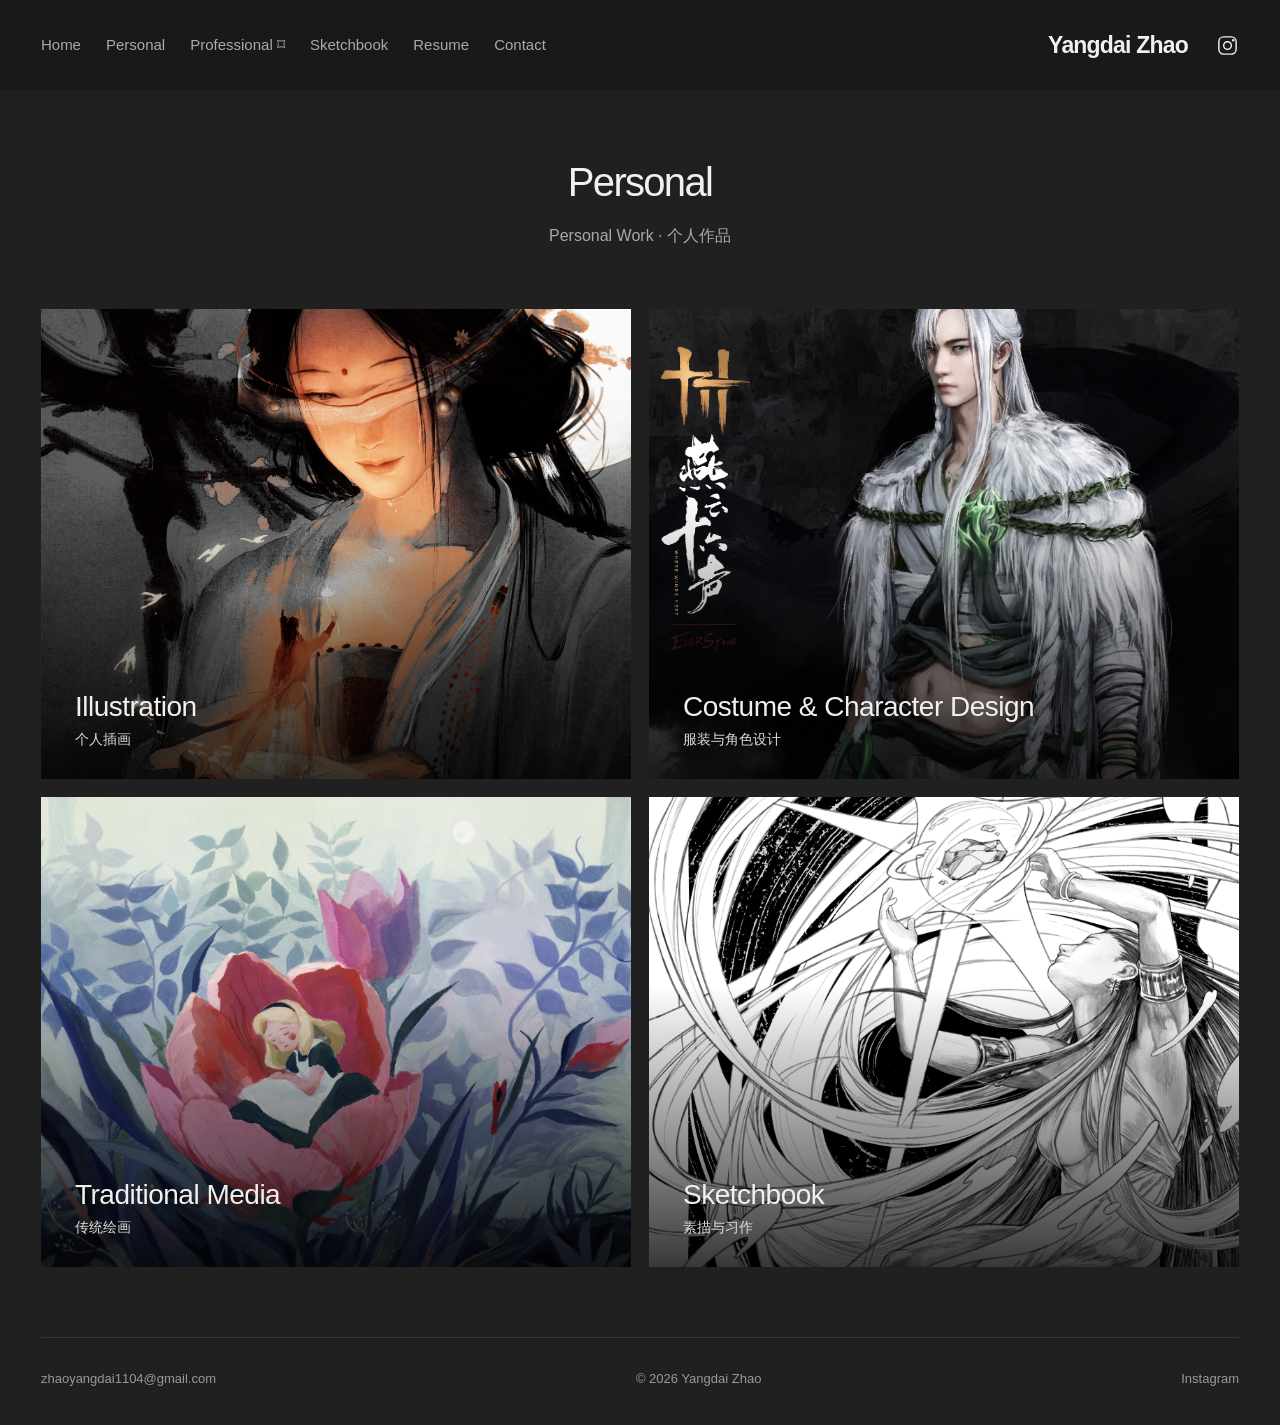
==== site/index.html @ 237f92ec "Connect contact form to Formspree with submission feedback" ====
<!doctype html><html lang="en"><head><base href="./"><meta charset="UTF-8"><meta name="viewport" content="width=device-width,initial-scale=1"><meta name="description" content="Yangdai Zhao — concept design, illustration and visual storytelling. Explore personal work, sketchbook and selected professional projects."><meta name="theme-color" content="#191919"><title>Yangdai Zhao — Portfolio</title><link rel="stylesheet" href="style.css?v=0145"></head><body><header><nav aria-label="Main navigation"><a href="./">Home</a><a href="personal/">Personal</a><a href="professional/">Professional <span aria-hidden="true">⌑</span></a><a href="sketchbook/">Sketchbook</a><a href="resume/">Resume</a><a href="contact/">Contact</a></nav><a class="brand" href="./">Yangdai Zhao</a><a class="social" href="https://www.instagram.com/daiyiz1104/" target="_blank" rel="noopener noreferrer" aria-label="Instagram"><svg viewBox="0 0 24 24" width="23" height="23" fill="none" stroke="currentColor" stroke-width="1.5"><rect x="3" y="3" width="18" height="18" rx="5"/><circle cx="12" cy="12" r="4"/><circle cx="18" cy="6.5" r=".6" fill="currentColor"/></svg></a></header><main id="main"></main><footer><a href="mailto:zhaoyangdai1104@gmail.com">zhaoyangdai1104@gmail.com</a><div>© <span id="year"></span> Yangdai Zhao</div><a href="https://www.instagram.com/daiyiz1104/" target="_blank" rel="noopener noreferrer">Instagram</a></footer><dialog id="lightbox" aria-label="Artwork viewer"><button class="close" aria-label="Close artwork">×</button><button class="prev" aria-label="Previous artwork">‹</button><figure><img alt=""><figcaption></figcaption></figure><button class="next" aria-label="Next artwork">›</button></dialog><script src="app.js?v=0145" type="module"></script></body></html>
---- site/style.css ----
:root{color-scheme:dark;font-family:Arial,Helvetica,sans-serif;background:#202020;color:#f1f0ed;font-synthesis:none}*{box-sizing:border-box}body{margin:0}a{color:inherit;text-decoration:none}button,input{font:inherit}button,a,input{-webkit-tap-highlight-color:transparent}a:hover{color:#fff}a:focus-visible,button:focus-visible,input:focus-visible{outline:2px solid #e4bc90;outline-offset:5px}header{min-height:90px;padding:20px 3.2%;display:flex;align-items:center;gap:28px;background:#191919;position:relative;z-index:2}nav{display:flex;gap:25px;align-items:center;flex:1;flex-wrap:wrap}nav a{font-size:15px;color:#aaa;line-height:1.8}nav a[aria-current]{color:#fff}nav a[aria-current]:after{content:'';display:block;height:1px;background:#aaa}nav span{font-size:16px}.brand{font-size:23px;font-weight:600;letter-spacing:-.8px;white-space:nowrap}.social{display:flex}main{min-height:70vh}.intro{text-align:center;padding:70px 20px 60px}.intro h1{font-size:40px;font-weight:500;letter-spacing:-1.7px;margin:0 0 17px}.intro p{font-size:16px;color:#aaa;margin:0;line-height:1.7}.intro .chinese{letter-spacing:.3em;font-size:14px;margin-bottom:16px;color:#bfb7aa}.grid{display:grid;grid-template-columns:repeat(2,minmax(0,1fr));gap:18px;margin:0 3.2% 70px}.tile{position:relative;overflow:hidden;background:#151515;min-width:0}.tile img{display:block;width:100%;height:470px;object-fit:cover;transition:transform .65s,opacity .65s}.tile:after{content:'';position:absolute;inset:40% 0 0;background:linear-gradient(transparent,rgba(0,0,0,.78))}.tile:hover img{transform:scale(1.025);opacity:.8}.tile .label{position:absolute;bottom:30px;left:34px;z-index:1}.label h2{font-size:28px;font-weight:500;margin:0 0 8px;letter-spacing:-.5px}.label p{margin:0;color:#ddd;font-size:14px}.tile.wide{grid-column:1/-1}.tile.wide img{height:460px;object-position:center 45%}.series{max-width:1400px;margin:0 auto;padding:0 3.2% 70px}.series figure{margin:0 0 38px}.series img{width:100%;display:block;cursor:zoom-in;background:#111}.series figcaption{padding:16px 0;color:#a7a7a7;font-size:14px}.back{display:inline-block;color:#aaa;font-size:14px;margin-bottom:25px}.series h2{font-size:23px;font-weight:400;margin:40px 0 25px}.lock{max-width:430px;margin:20px auto 100px;padding:0 24px;text-align:center}.lock-icon{width:44px;height:44px;margin:0 auto 26px;color:#aaa}.lock p{font-size:16px;line-height:1.8;color:#aaa}.lock label{display:block;text-align:left;font-size:14px;margin:32px 0 10px}.lock input{width:100%;background:#181818;border:1px solid #555;padding:15px;color:white;border-radius:0}.lock button,.button{display:inline-block;border:1px solid #888;background:transparent;color:white;padding:14px 25px;cursor:pointer;font-size:14px}.lock button{width:100%;margin-top:14px;background:#e7e3dc;color:#191919;border-color:#e7e3dc}.lock button:disabled{opacity:.5}.lock .error{color:#f2b7a5;min-height:25px;font-size:14px}.request{font-size:14px;text-decoration:underline;text-underline-offset:4px;color:#bbb}.resume{max-width:1050px;padding:70px 35px 90px;margin:auto;display:grid;grid-template-columns:230px 1fr;gap:65px}.portrait{width:190px;border-radius:50%;margin-bottom:20px}.resume h1{font-size:36px;letter-spacing:-1px;margin:0 0 10px}.resume .zh{color:#bbb;margin-bottom:28px}.resume h2{font-weight:400;font-size:23px;margin:45px 0 22px;border-top:1px solid #444;padding-top:24px}.resume h3{font-size:17px;font-weight:500;margin:23px 0 8px}.resume p,.resume li{font-size:16px;line-height:1.8;color:#bbb}.resume ul{padding-left:20px}.meta{font-size:14px!important;color:#999!important}.contact{max-width:1100px;margin:auto;padding:95px 35px 120px;display:grid;grid-template-columns:1fr 1fr;gap:80px;align-items:center}.contact img{width:100%;max-height:530px;object-fit:cover}.contact h1{font-size:45px;letter-spacing:-1.5px;font-weight:400}.contact p{color:#bcbcbc;line-height:1.8;font-size:16px}.contact a{display:inline-block;border-bottom:1px solid #777;padding-bottom:5px;margin:12px 0;font-size:16px;overflow-wrap:anywhere}footer{border-top:1px solid #363636;margin:0 3.2%;padding:30px 0 35px;display:flex;justify-content:space-between;gap:20px;color:#999;font-size:13px;line-height:1.7}dialog{border:0;padding:55px 65px;background:#141414;width:100vw;max-width:100vw;height:100dvh;max-height:100dvh;color:white}dialog::backdrop{background:#141414}dialog figure{margin:0;display:flex;height:100%;flex-direction:column;align-items:center;justify-content:center}dialog img{max-width:100%;max-height:calc(100% - 45px);object-fit:contain}dialog figcaption{padding:16px;font-size:14px;color:#aaa}dialog button{position:absolute;background:none;border:0;color:white;font-size:35px;cursor:pointer;padding:10px}.close{right:18px;top:10px}.prev{left:8px;top:45%}.next{right:8px;top:45%}@media(min-width:1600px){.grid{max-width:1500px;margin-left:auto;margin-right:auto}}@media(max-width:850px){header{flex-wrap:wrap;gap:15px;padding:22px}.brand{order:-2;flex:1}.social{order:-1}nav{flex-basis:100%;gap:18px}nav a{font-size:14px}.intro{padding:48px 20px 40px}.intro h1{font-size:34px}.tile img{height:330px}.label h2{font-size:23px}.tile .label{left:22px;bottom:23px}.resume{grid-template-columns:1fr;gap:15px}.resume aside{display:flex;gap:25px;align-items:center}.portrait{width:120px}.contact{gap:35px;padding-top:50px}}@media(max-width:550px){nav{gap:12px;justify-content:space-between}nav a{font-size:13px}.grid{grid-template-columns:1fr;gap:15px;margin:0 18px 45px}.tile img,.tile.wide img{height:390px}.intro h1{font-size:32px}.intro p{font-size:15px}.series{padding:0 18px 40px}.contact{grid-template-columns:1fr;padding:35px 24px 60px}.contact h1{font-size:36px}.contact img{max-height:340px}.resume{padding:40px 24px}.resume h1{font-size:32px}footer{flex-direction:column;align-items:center;text-align:center;padding:25px 10px}dialog{padding:55px 30px}.prev{left:0}.next{right:0}}

/* Original artworks with separate editorial captions. */
.series figure.artwork-row{display:grid;grid-template-columns:minmax(0,760px) minmax(150px,1fr);gap:36px;align-items:center;margin:0 auto 70px;max-width:1120px}.series figure.artwork-row img{width:100%;height:auto;background:none}.series figure.artwork-row figcaption{font-size:15px;line-height:1.8}.series figcaption time{display:block;margin-top:12px;color:#999}.series figure.letterbox img{padding-block:32px;background:#000}@media(max-width:650px){.series figure.artwork-row{grid-template-columns:1fr;gap:0;margin-bottom:40px}.series figure.artwork-row figcaption{padding:16px 0}.series figure.letterbox img{padding-block:15px}}

.art-detail{display:block;margin-top:6px;line-height:1.5;color:#969696}

.contact img{object-fit:contain;height:auto;aspect-ratio:1}

/* Focus the costume preview on the male figure and left-hand game logo. */
.tile[href="/work/character-design/"] img{object-fit:contain;background:#090909}
.contact img{width:78%;max-width:340px;justify-self:center;transform:translateY(-45px)}
@media(max-width:550px){.contact img{width:70%;max-width:280px;transform:none}}

.tile[href="/work/character-design/"] img{object-fit:cover;object-position:50% 0}.tile[href="/work/sketchbook/"] img{object-fit:cover;object-position:50% 0}

/* Keep portrait illustrations readable in paired columns. */
.illustration-series{display:grid;grid-template-columns:repeat(2,minmax(0,1fr));column-gap:24px;align-items:start;max-width:1200px}
.illustration-series>.back,.illustration-series>figure{grid-column:1/-1}
.illustration-series>figure.artwork-row{display:block;grid-column:auto;width:100%;max-width:none;margin:0 0 38px}
.illustration-series>figure.artwork-row figcaption{padding:16px 0}
@media(max-width:650px){.illustration-series{grid-template-columns:1fr}.illustration-series>figure.artwork-row{grid-column:1/-1}}


.art-grid{display:grid;grid-template-columns:repeat(2,minmax(0,1fr));gap:28px 24px;align-items:start;width:100%;grid-column:1/-1}
.series .art-grid>figure{grid-column:1/-1;display:block;margin:0 0 24px;min-width:0}
.series .art-grid>figure.portrait-art{grid-column:auto;width:100%;max-width:none}
.art-grid figcaption{line-height:1.7}.home-hero{height:calc(100svh - 90px);min-height:490px;max-height:1000px;background:linear-gradient(#0003,#0005),url('assets/home-hero.svg') center/cover no-repeat;display:grid;place-items:center;position:relative;text-align:center}
.hero-copy{padding:25px;transform:translateY(-8%)}.hero-copy h1{font-family:Georgia,'Times New Roman',serif;font-size:clamp(64px,8.5vw,150px);font-weight:400;letter-spacing:-.045em;line-height:1.1;margin:0 0 25px;text-shadow:0 2px 22px #0005}.hero-copy p{font-size:clamp(14px,1.6vw,24px);letter-spacing:.08em;color:#fff}.scroll-cue{position:absolute;bottom:34px;left:calc(50% - 24px);font-size:56px;line-height:1;width:48px}.home-art{padding-top:36px}.home-art>h2{text-align:center;margin:0 0 36px}.contact{padding-bottom:55px}.contact-form-section{max-width:670px;margin:0 auto;padding:0 35px 100px}.contact-form-section h2{font-weight:400;font-size:28px;margin:0 0 32px}.contact-form-section label{display:block;margin:25px 0 10px;color:#bbb;font-size:15px}.contact-form-section input,.contact-form-section textarea{display:block;width:100%;background:transparent;border:1px solid #555;border-radius:2px;color:#eee;padding:14px;font:inherit}.contact-form-section textarea{resize:vertical}.contact-form-section button{margin-top:25px;background:#eee;color:#181818;border-radius:3px}
@media(max-width:650px){.art-grid{grid-template-columns:1fr}.series .art-grid>figure.portrait-art{grid-column:1/-1}.home-hero{min-height:470px;height:72svh;background-position:36% center}.hero-copy h1{font-size:clamp(52px,13vw,80px)}.hero-copy p{font-size:12px}.contact-form-section{padding:0 24px 65px}}

.home-hero{overflow:hidden;background:none;isolation:isolate}.hero-scene{position:absolute;inset:-3%;z-index:-1;background:linear-gradient(#0003,#0005),url('assets/home-hero.svg') center/cover no-repeat;transform:translate(var(--pan-x,0px),var(--pan-y,0px));transition:transform 1.2s ease-out;animation:hero-drift 16s ease-in-out infinite alternate;will-change:transform,scale}.hero-copy{position:relative;z-index:1}@keyframes hero-drift{from{scale:1.01;translate:-.4% 0}to{scale:1.055;translate:.4% -.6%}}@media(max-width:650px){.hero-scene{background-position:36% center}}@media(prefers-reduced-motion:reduce){.hero-scene{animation:none;transition:none}}

.series .art-grid>figure.paired-art{grid-column:auto;width:100%}@media(max-width:650px){.series .art-grid>figure.paired-art{grid-column:1/-1}}

/* The artwork sheet scrolls over the held opening image. */
.home-hero{position:sticky;top:0;z-index:0}.home-sheet{position:relative;z-index:1;background:#202020;min-height:100vh;box-shadow:0 -20px 50px #0003}.home-sheet .home-art{padding-top:42px}.hero-scene{inset:-6%;animation:hero-drift 13s ease-in-out infinite alternate}.hero-copy p{font-size:clamp(12px,1.4vw,21px);letter-spacing:.055em}@keyframes hero-drift{from{scale:1.015;translate:-1% .3%}to{scale:1.10;translate:1% -1.2%}}@media(prefers-reduced-motion:reduce){.hero-scene{animation:none}}

.lock button:disabled{display:flex;align-items:center;justify-content:center;gap:12px;opacity:.85}.lock button:disabled:before{content:'';width:16px;height:16px;border:2px solid #888;border-top-color:#222;border-radius:50%;animation:unlock-spin .8s linear infinite;flex-shrink:0}@keyframes unlock-spin{to{transform:rotate(360deg)}}


.lock input.password-invalid{border-color:#ff7979;outline-color:#ff7979;animation:password-shake .32s ease-in-out}.lock .error{color:#ff7979}@keyframes password-shake{0%,100%{transform:translateX(0)}20%,60%{transform:translateX(-5px)}40%,80%{transform:translateX(5px)}}@media(prefers-reduced-motion:reduce){.lock input.password-invalid{animation:none}}
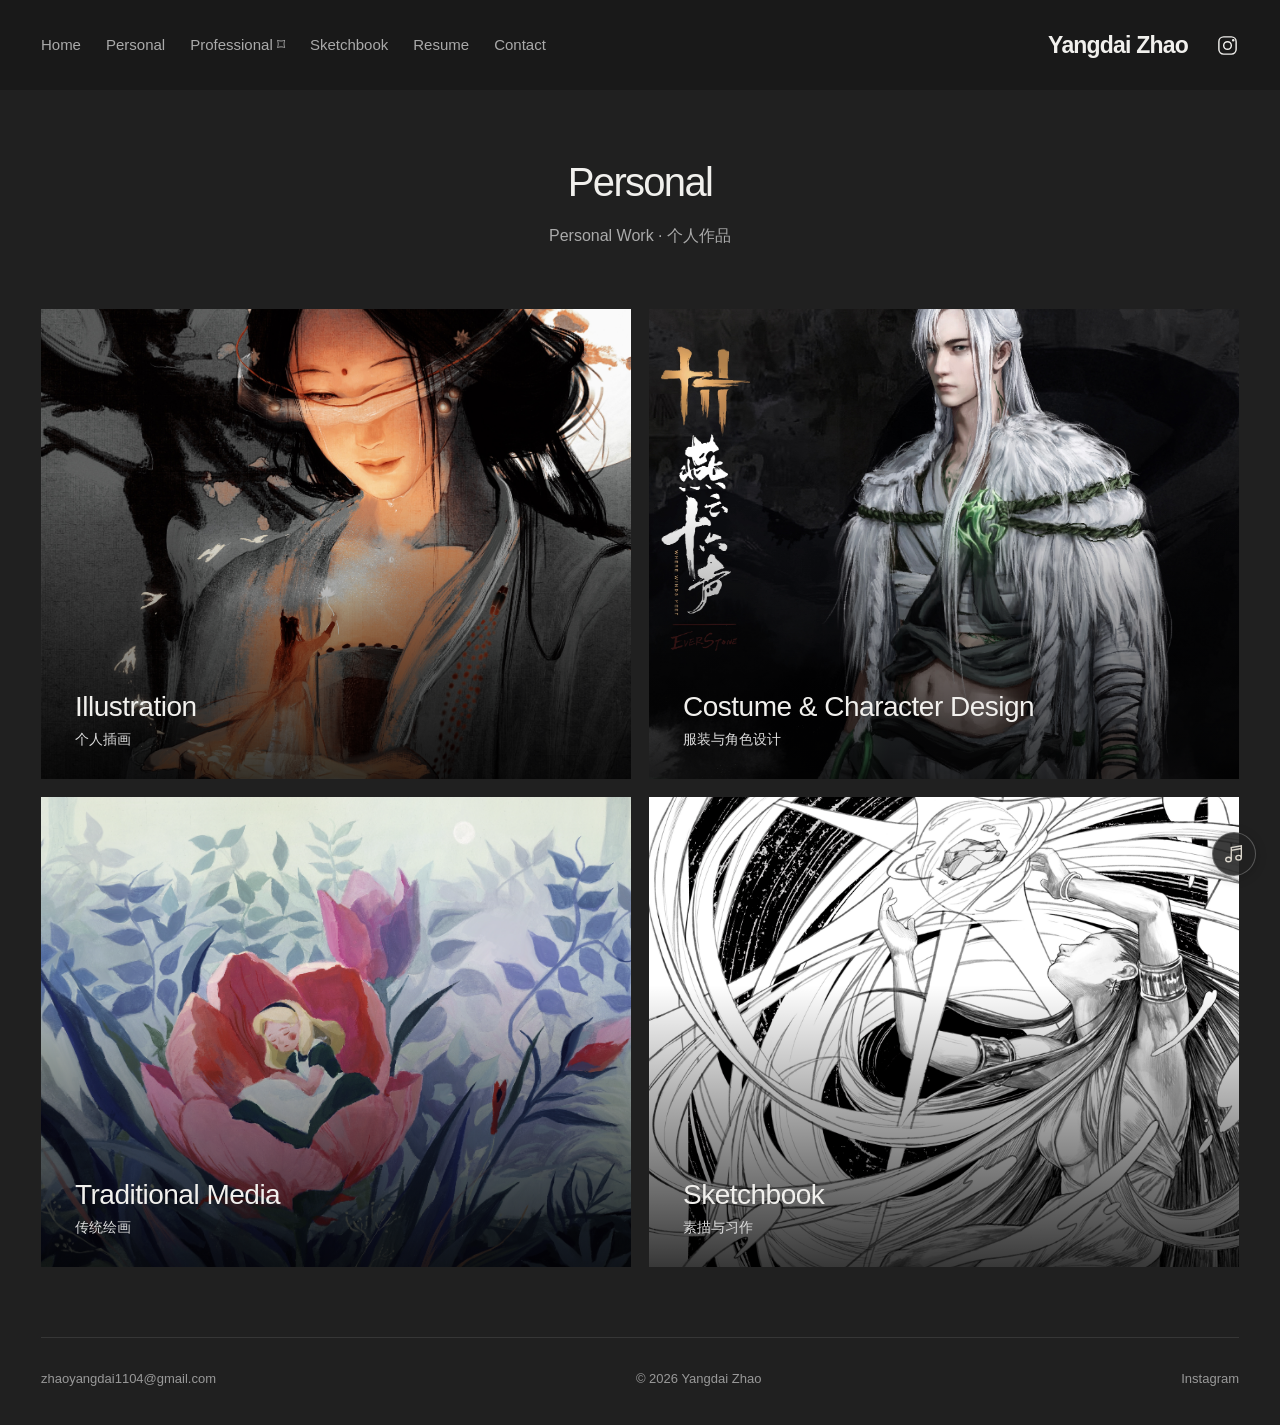
==== commit 2e075e3b: "Keep looping music and playback control across all pages" ====
--- a/site/index.html
+++ b/site/index.html
@@ -1 +1 @@
-<!doctype html><html lang="en"><head><base href="./"><meta charset="UTF-8"><meta name="viewport" content="width=device-width,initial-scale=1"><meta name="description" content="Yangdai Zhao — concept design, illustration and visual storytelling. Explore personal work, sketchbook and selected professional projects."><meta name="theme-color" content="#191919"><title>Yangdai Zhao — Portfolio</title><link rel="stylesheet" href="style.css?v=0145"></head><body><header><nav aria-label="Main navigation"><a href="./">Home</a><a href="personal/">Personal</a><a href="professional/">Professional <span aria-hidden="true">⌑</span></a><a href="sketchbook/">Sketchbook</a><a href="resume/">Resume</a><a href="contact/">Contact</a></nav><a class="brand" href="./">Yangdai Zhao</a><a class="social" href="https://www.instagram.com/daiyiz1104/" target="_blank" rel="noopener noreferrer" aria-label="Instagram"><svg viewBox="0 0 24 24" width="23" height="23" fill="none" stroke="currentColor" stroke-width="1.5"><rect x="3" y="3" width="18" height="18" rx="5"/><circle cx="12" cy="12" r="4"/><circle cx="18" cy="6.5" r=".6" fill="currentColor"/></svg></a></header><main id="main"></main><footer><a href="mailto:zhaoyangdai1104@gmail.com">zhaoyangdai1104@gmail.com</a><div>© <span id="year"></span> Yangdai Zhao</div><a href="https://www.instagram.com/daiyiz1104/" target="_blank" rel="noopener noreferrer">Instagram</a></footer><dialog id="lightbox" aria-label="Artwork viewer"><button class="close" aria-label="Close artwork">×</button><button class="prev" aria-label="Previous artwork">‹</button><figure><img alt=""><figcaption></figcaption></figure><button class="next" aria-label="Next artwork">›</button></dialog><script src="app.js?v=0145" type="module"></script></body></html>
+<!doctype html><html lang="en"><head><base href="./"><meta charset="UTF-8"><meta name="viewport" content="width=device-width,initial-scale=1"><meta name="description" content="Yangdai Zhao — concept design, illustration and visual storytelling. Explore personal work, sketchbook and selected professional projects."><meta name="theme-color" content="#191919"><title>Yangdai Zhao — Portfolio</title><link rel="stylesheet" href="style.css?v=0151"></head><body><header><nav aria-label="Main navigation"><a href="./">Home</a><a href="personal/">Personal</a><a href="professional/">Professional <span aria-hidden="true">⌑</span></a><a href="sketchbook/">Sketchbook</a><a href="resume/">Resume</a><a href="contact/">Contact</a></nav><a class="brand" href="./">Yangdai Zhao</a><a class="social" href="https://www.instagram.com/daiyiz1104/" target="_blank" rel="noopener noreferrer" aria-label="Instagram"><svg viewBox="0 0 24 24" width="23" height="23" fill="none" stroke="currentColor" stroke-width="1.5"><rect x="3" y="3" width="18" height="18" rx="5"/><circle cx="12" cy="12" r="4"/><circle cx="18" cy="6.5" r=".6" fill="currentColor"/></svg></a></header><main id="main"></main><footer><a href="mailto:zhaoyangdai1104@gmail.com">zhaoyangdai1104@gmail.com</a><div>© <span id="year"></span> Yangdai Zhao</div><a href="https://www.instagram.com/daiyiz1104/" target="_blank" rel="noopener noreferrer">Instagram</a></footer><dialog id="lightbox" aria-label="Artwork viewer"><button class="close" aria-label="Close artwork">×</button><button class="prev" aria-label="Previous artwork">‹</button><figure><img alt=""><figcaption></figcaption></figure><button class="next" aria-label="Next artwork">›</button></dialog><script src="app.js?v=0151" type="module"></script></body></html>
--- a/site/style.css
+++ b/site/style.css
@@ -40,3 +40,25 @@
 
 
 .lock input.password-invalid{border-color:#ff7979;outline-color:#ff7979;animation:password-shake .32s ease-in-out}.lock .error{color:#ff7979}@keyframes password-shake{0%,100%{transform:translateX(0)}20%,60%{transform:translateX(-5px)}40%,80%{transform:translateX(5px)}}@media(prefers-reduced-motion:reduce){.lock input.password-invalid{animation:none}}
+
+.art-loading{display:block;width:100%;padding:14px;border:1px solid #444;background:#252525;color:#bbb;font-size:14px}.art-loading[hidden]{display:none}.art-loading:not(:disabled){cursor:pointer;color:#ffb6a9}
+
+/* Align every artwork row to the same centered gallery width. */
+.series .art-grid{width:92%;margin-inline:auto}
+.series .art-grid>figure.single-art{width:100%;justify-self:stretch}
+
+/* Shorter panoramic home cover, framed around the face. */
+.home-hero{height:min(38vw,68svh);min-height:300px;max-height:760px}
+.hero-scene{inset:-2%;background-position:center 30%;animation:hero-banner-drift 16s ease-in-out infinite alternate}
+@keyframes hero-banner-drift{from{scale:1;translate:-.3% 0}to{scale:1.025;translate:.3% -.2%}}
+@media(max-width:650px){.home-hero{height:48svh;min-height:300px;max-height:430px}.hero-scene{background-position:28% 30%}.scroll-cue{bottom:18px}}
+@media(prefers-reduced-motion:reduce){.hero-scene{animation:none}}
+
+/* Site-wide looping music with a manual playback toggle. */
+.home-music{position:fixed;right:24px;bottom:24px;z-index:20;width:44px;height:44px;display:grid;place-items:center;padding:0;border:1px solid #ffffff40;border-radius:50%;background:#202020df;color:#dcd7cd;cursor:pointer;box-shadow:0 2px 12px #0003}
+.home-music[hidden]{display:none}
+.home-music:hover,.home-music:focus-visible{color:#fff;border-color:#ddd}
+.home-music:focus-visible{outline:2px solid #dcd7cd;outline-offset:4px}
+.home-music.is-playing .music-slash{display:none}
+.home-music[aria-busy="true"]{opacity:.6}
+@media(max-width:650px){.home-music{right:16px;bottom:calc(16px + env(safe-area-inset-bottom))}}
